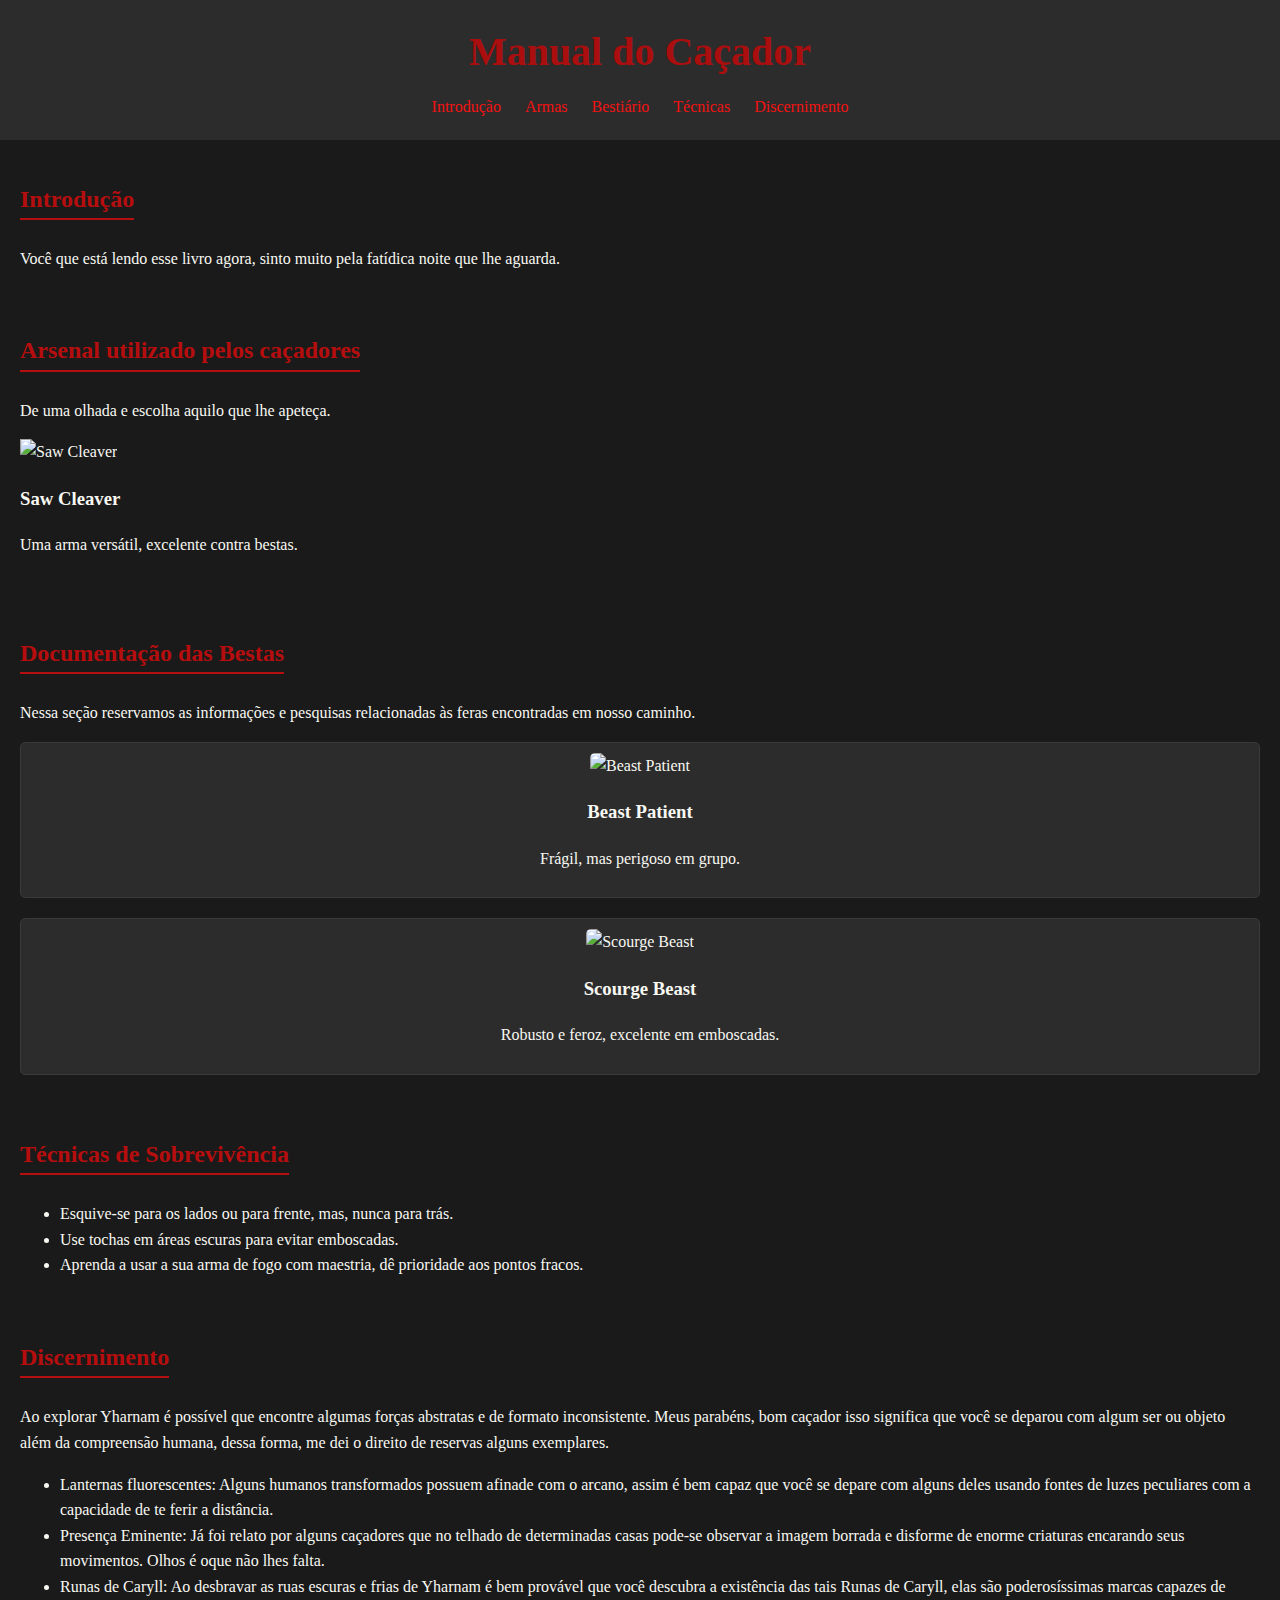
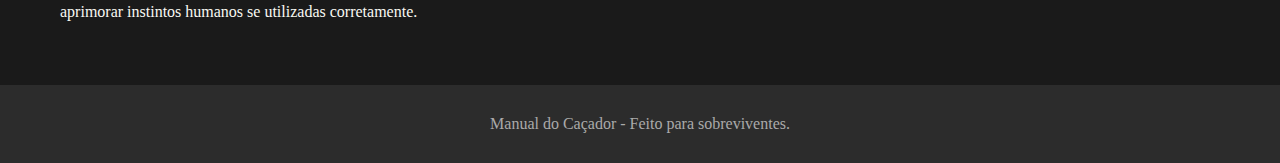
==== index.html @ 83daa6f5 "Update and rename sitepessoal.html to index.html" ====
<!DOCTYPE html>
<html lang="en">
<head>
    <meta charset="UTF-8">
    <meta name="viewport" content="width=device-width, initial-scale=1.0">
    <link rel="stylesheet" href="style.css">
    <title>Bloodborne Guide</title>
</head>
<body>

    <header>
        <h1>Manual do Caçador</h1>
        <nav>
          <a href="#introducao">Introdução</a>
          <a href="#armas">Armas</a>
          <a href="#bestiario">Bestiário</a>
          <a href="#tecnicas">Técnicas</a> 
          <a href="#discernimento">Discernimento</a>
        </nav>
      </header>

      <main>

        <section id="introducao">

            <h2>Introdução</h2>
            <p>Você que está lendo esse livro agora, sinto muito pela fatídica noite que lhe aguarda.</p>

        </section>

        <section id="armas">

            <h2>Arsenal utilizado pelos caçadores</h2>
            <p>De uma olhada e escolha aquilo que lhe apeteça.</p>
            <div class="grid">
              <div class="arma">
                <img src="img/saw_cleaver.jpg" alt="Saw Cleaver">
                <h3>Saw Cleaver</h3>
                <p>Uma arma versátil, excelente contra bestas.</p>
              </div>
            </div>

        </section>

        <section id="bestiario">
        
            <h2>Documentação das Bestas</h2>
            <p>Nessa seção reservamos as informações e pesquisas relacionadas às feras encontradas em nosso caminho.</p>
            <div class="grid">
              <div class="item">
                <img src="img/beast-patient.jpg" alt="Beast Patient">
                <h3>Beast Patient</h3>
                <p class="descricao">Frágil, mas perigoso em grupo.</p>
              </div>
              <div class="item">
                <img src="img/scourge-beast.jpg" alt="Scourge Beast">
                <h3>Scourge Beast</h3>
                <p class="descricao">Robusto e feroz, excelente em emboscadas.</p>
              </div>
            </div>

        </section>
        
        <section id="tecnicas">

          <h2>Técnicas de Sobrevivência</h2>
          <ul>
            <li>Esquive-se para os lados ou para frente, mas, nunca para trás.</li>
            <li>Use tochas em áreas escuras para evitar emboscadas.</li>
            <li>Aprenda a usar a sua arma de fogo com maestria, dê prioridade aos pontos fracos.</li>

        </section>
        
        <section id="discernimento">

          <h2>Discernimento</h2>
      <p>Ao explorar Yharnam é possível que encontre algumas forças abstratas e de formato inconsistente. Meus parabéns, bom caçador isso significa que você se deparou com algum ser ou objeto além da compreensão humana, dessa forma, me dei o direito de reservas alguns exemplares.</p>
      <ul>
        <li>Lanternas fluorescentes: Alguns humanos transformados possuem afinade com o arcano, assim é bem capaz que você se depare com alguns deles usando fontes de luzes peculiares com a capacidade de te ferir a distância.</li>
        <li>Presença Eminente: Já foi relato por alguns caçadores que no telhado de determinadas casas pode-se observar a imagem borrada e disforme de enorme criaturas encarando seus movimentos. Olhos é oque não lhes falta.</li>
        <li>Runas de Caryll: Ao desbravar as ruas escuras e frias de Yharnam é bem provável que você descubra a existência das tais Runas de Caryll, elas são poderosíssimas marcas capazes de aprimorar instintos humanos se utilizadas corretamente.</li>
      </ul>

        </section>
      
      </main>
      
      <footer>
       <p>Manual do Caçador - Feito para sobreviventes.</p>
      </footer>

      <script src="./script.js"></script>
      
</body>
</html>
---- style.css ----
body {
  font-family: 'Cinzel', serif;
  background-color: #1a1a1a;
  color: #f8f8f2;
  margin: 0;
  padding: 0;
  line-height: 1.6;
}

header {
  background: #2c2c2c;
  padding: 20px;
  text-align: center;
}

header h1 {
  margin: 0;
  font-size: 2.5rem;
  color: #aa0e0e;
}

nav {
  margin-top: 10px;
}

nav a {
    color: #f31212;
    margin: 0 10px;
    text-decoration: none;
}

nav a:hover {
    text-decoration: underline;
}

main {
  padding: 20px;
}

section {
  margin-bottom: 40px;
}

h2 {
  color: #b60e0e;
  border-bottom: 2px solid #b60f0f;
  display: inline-block;
  margin-bottom: 10px;
}

.grid {
  display: flex;
  gap: 20px;
  flex-wrap: wrap;
}

.item {
  background: #2c2c2c;
  padding: 10px;
  border: 1px solid #3a3a3a;
  border-radius: 5px;
  text-align: center;
  flex: 1 1 calc(50% - 20px);
}

.item img {
  max-width: 100%;
  border-radius: 5px;
}

footer {
  background: #2c2c2c;
  text-align: center;
  padding: 10px;
  color: #aaa;
}
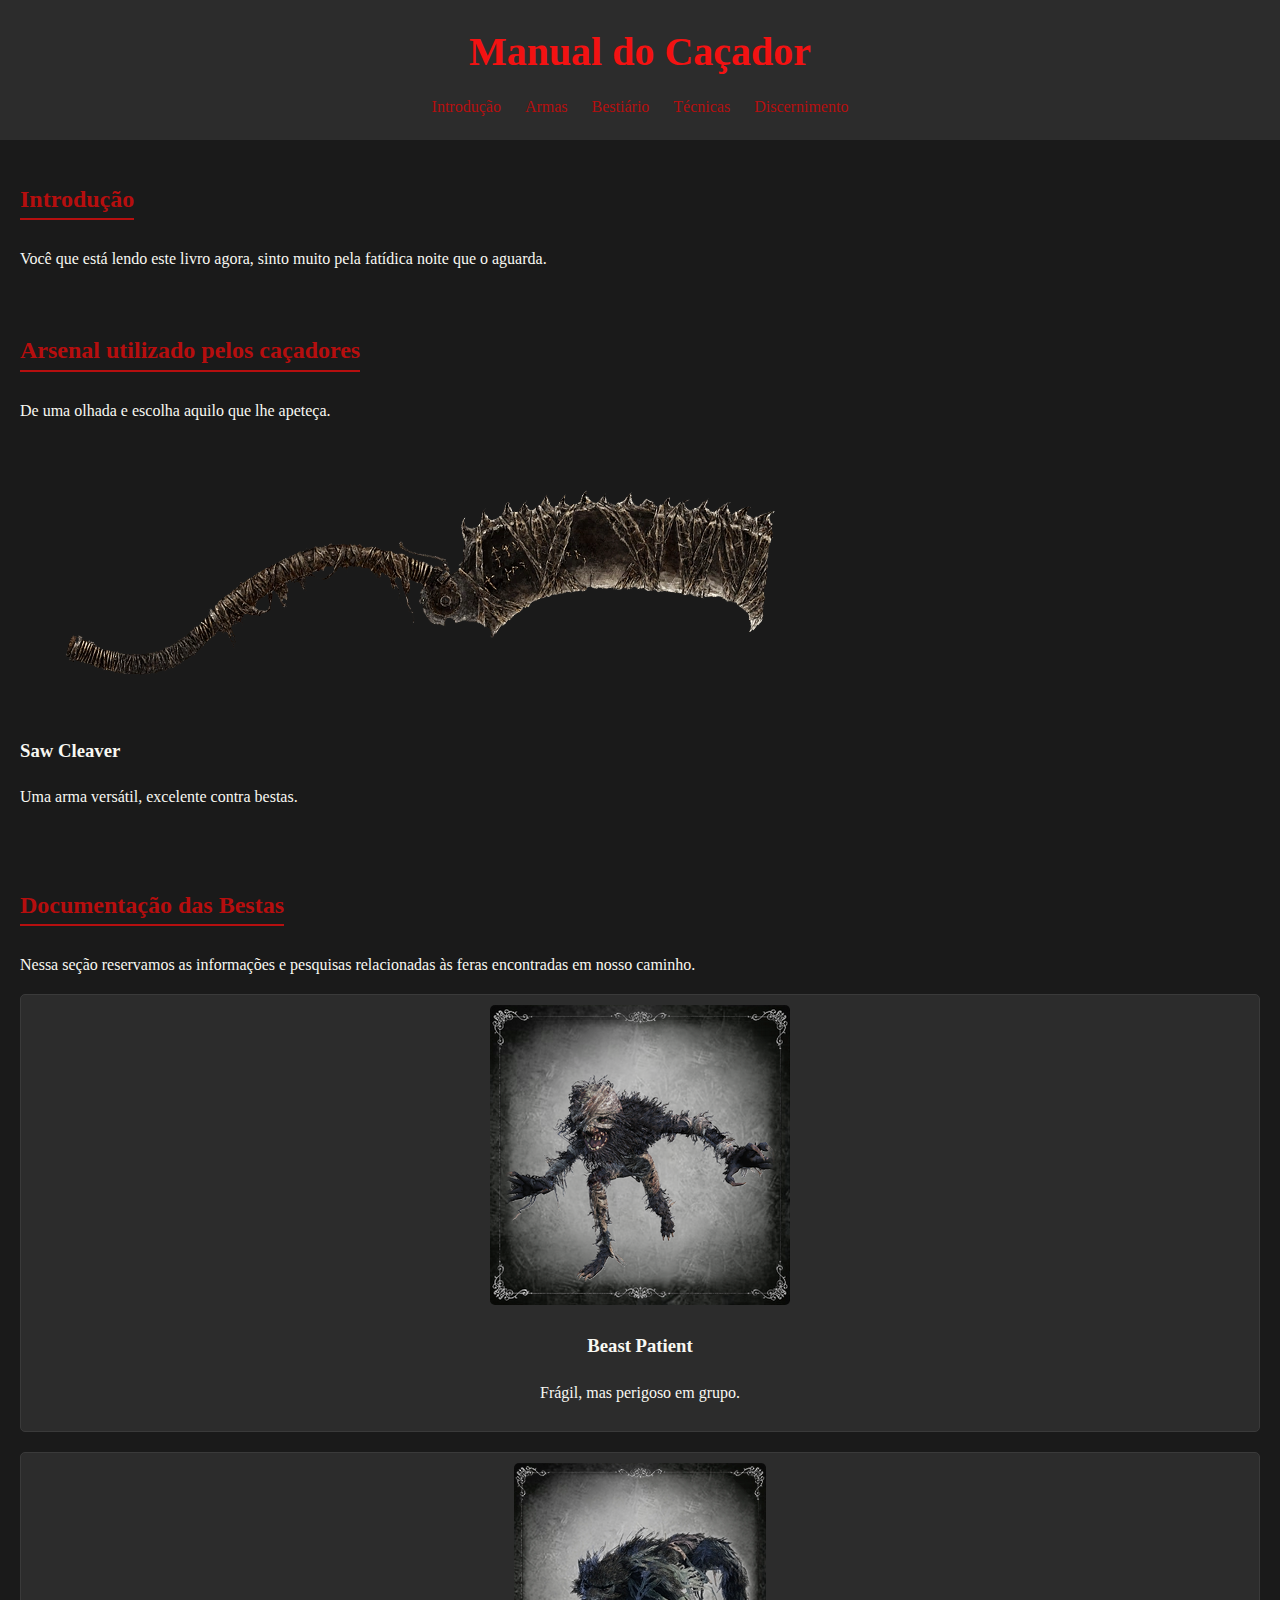
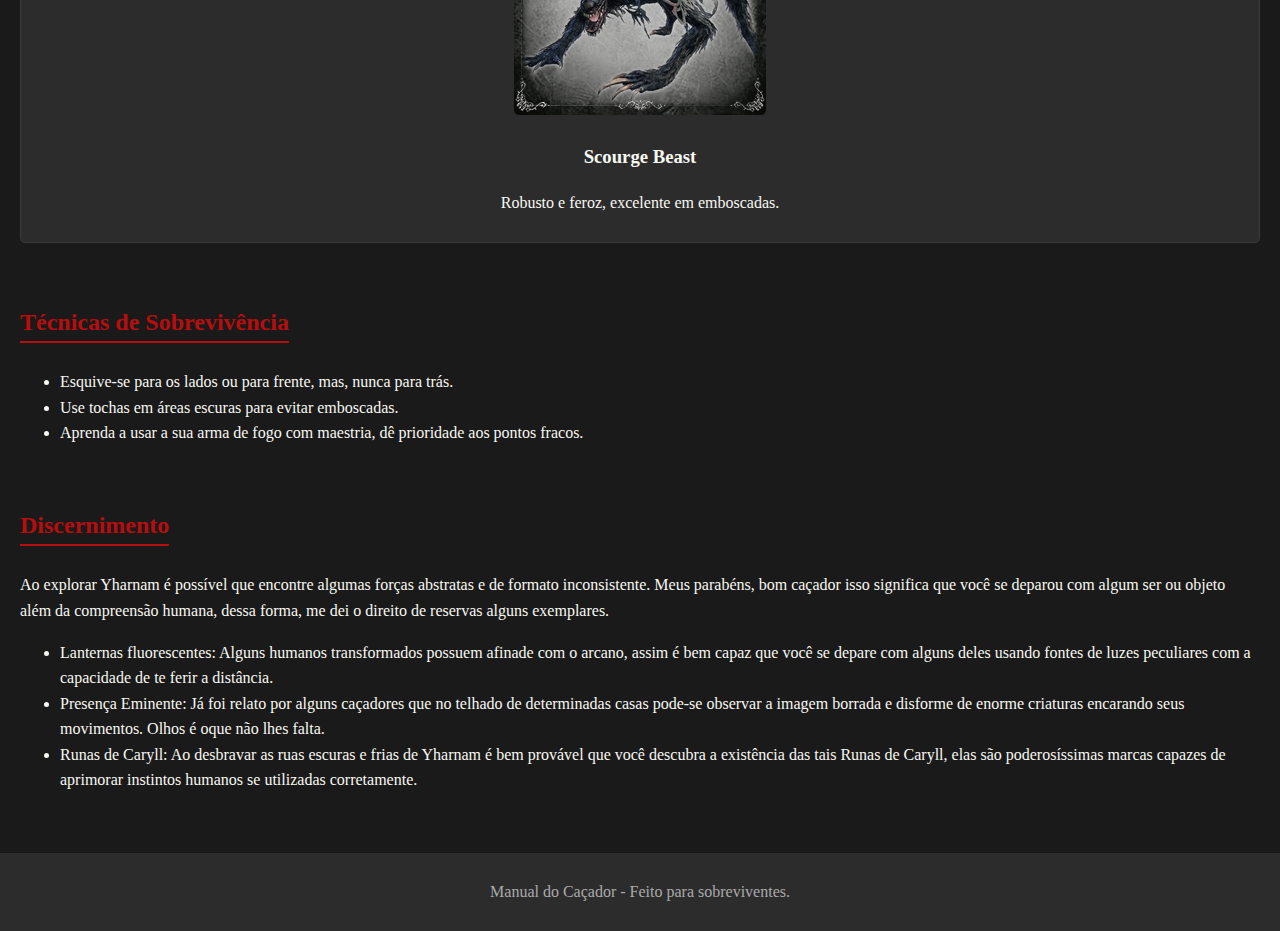
==== commit 79c6f54c: "Update index.html" ====
--- a/index.html
+++ b/index.html
@@ -24,7 +24,7 @@
         <section id="introducao">
 
             <h2>Introdução</h2>
-            <p>Você que está lendo esse livro agora, sinto muito pela fatídica noite que lhe aguarda.</p>
+            <p>Você que está lendo este livro agora, sinto muito pela fatídica noite que o aguarda.</p>
 
         </section>
 
--- a/style.css
+++ b/style.css
@@ -16,7 +16,7 @@
 header h1 {
   margin: 0;
   font-size: 2.5rem;
-  color: #aa0e0e;
+  color: #f31212;
 }
 
 nav {
@@ -24,7 +24,7 @@
 }
 
 nav a {
-    color: #f31212;
+    color: #b60f0f;
     margin: 0 10px;
     text-decoration: none;
 }
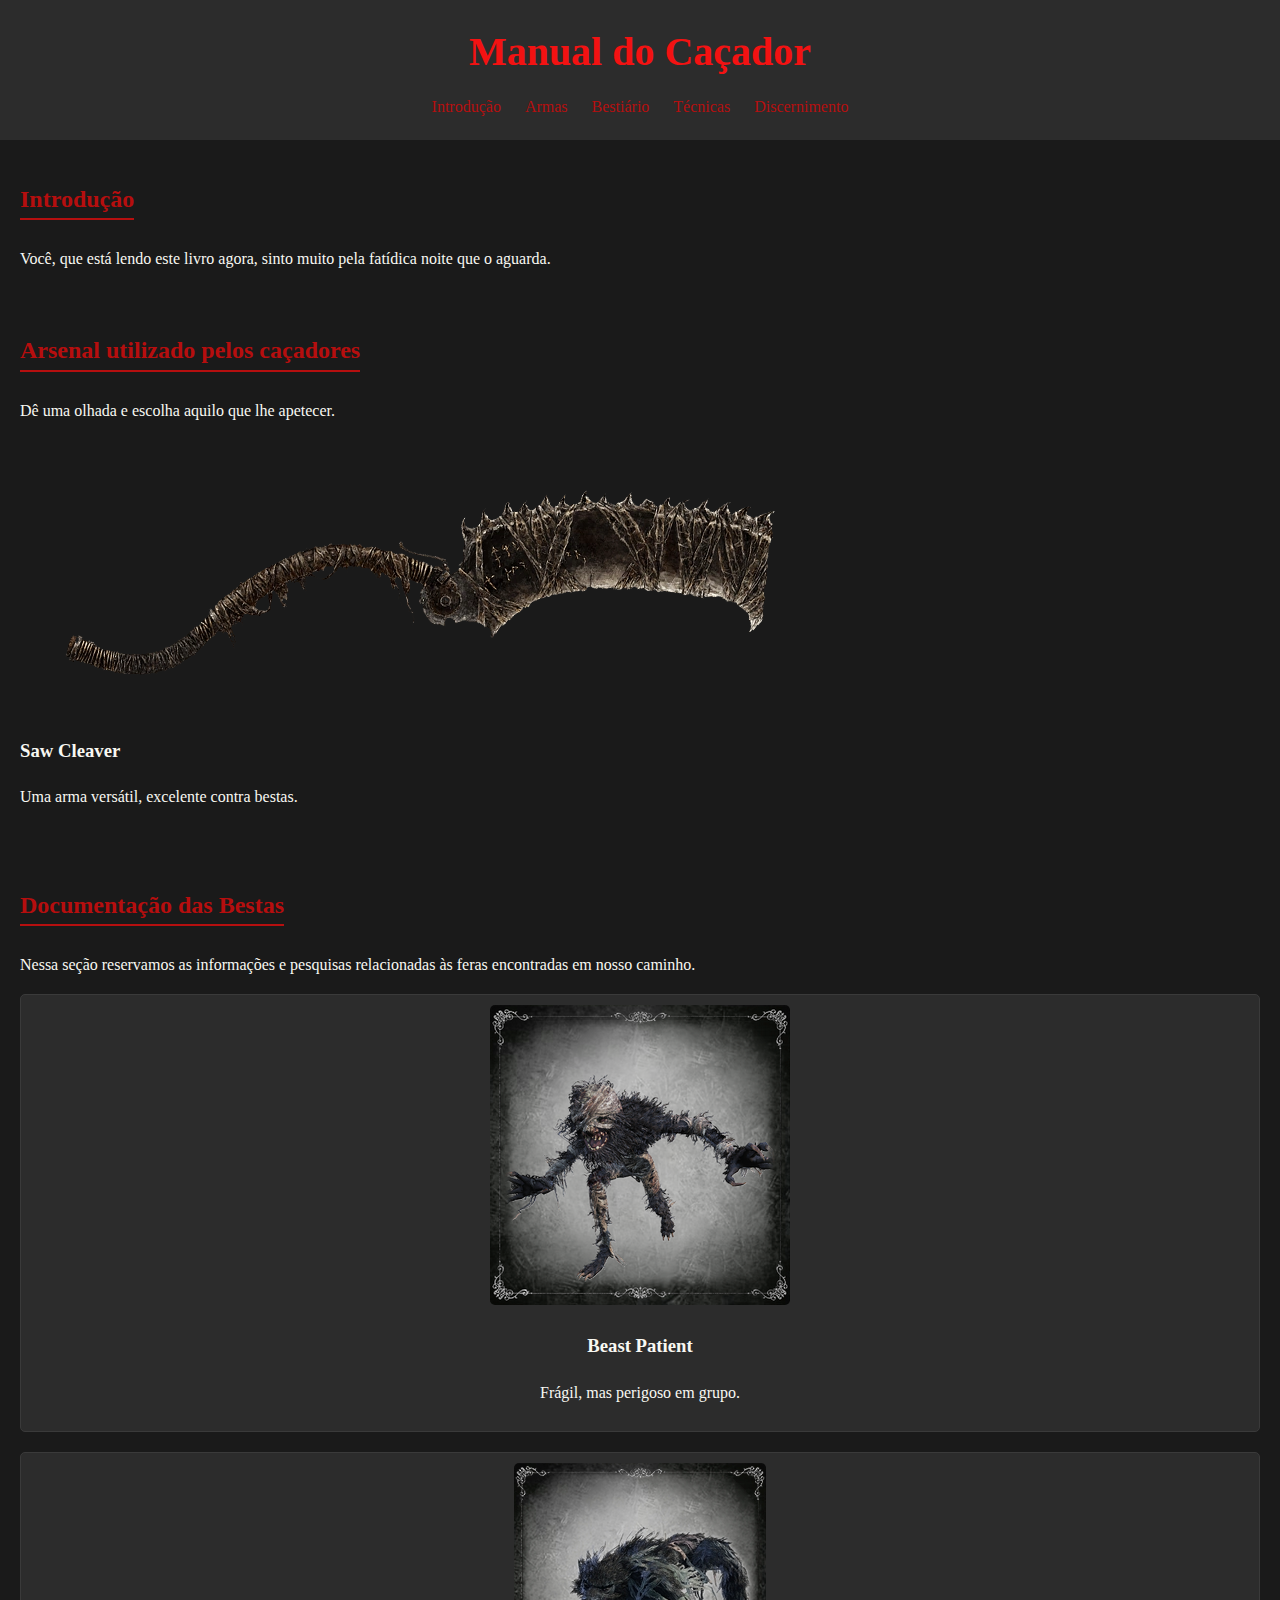
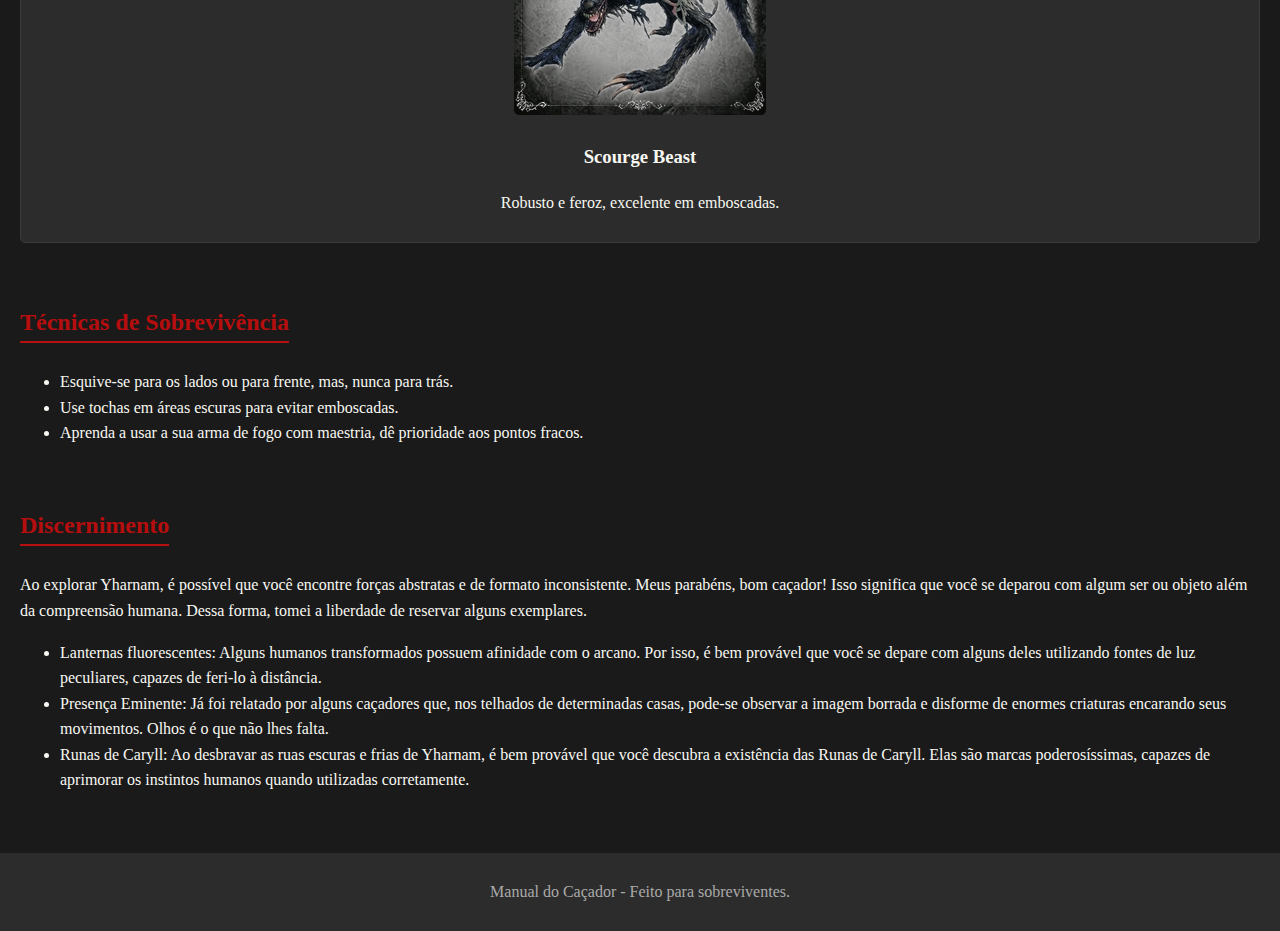
==== commit 3ca6c2f2: "Update index.html" ====
--- a/index.html
+++ b/index.html
@@ -24,14 +24,14 @@
         <section id="introducao">
 
             <h2>Introdução</h2>
-            <p>Você que está lendo este livro agora, sinto muito pela fatídica noite que o aguarda.</p>
+            <p>Você, que está lendo este livro agora, sinto muito pela fatídica noite que o aguarda.</p>
 
         </section>
 
         <section id="armas">
 
             <h2>Arsenal utilizado pelos caçadores</h2>
-            <p>De uma olhada e escolha aquilo que lhe apeteça.</p>
+            <p>Dê uma olhada e escolha aquilo que lhe apetecer.</p>
             <div class="grid">
               <div class="arma">
                 <img src="img/saw_cleaver.jpg" alt="Saw Cleaver">
@@ -74,11 +74,11 @@
         <section id="discernimento">
 
           <h2>Discernimento</h2>
-      <p>Ao explorar Yharnam é possível que encontre algumas forças abstratas e de formato inconsistente. Meus parabéns, bom caçador isso significa que você se deparou com algum ser ou objeto além da compreensão humana, dessa forma, me dei o direito de reservas alguns exemplares.</p>
+      <p>Ao explorar Yharnam, é possível que você encontre forças abstratas e de formato inconsistente. Meus parabéns, bom caçador! Isso significa que você se deparou com algum ser ou objeto além da compreensão humana. Dessa forma, tomei a liberdade de reservar alguns exemplares.</p>
       <ul>
-        <li>Lanternas fluorescentes: Alguns humanos transformados possuem afinade com o arcano, assim é bem capaz que você se depare com alguns deles usando fontes de luzes peculiares com a capacidade de te ferir a distância.</li>
-        <li>Presença Eminente: Já foi relato por alguns caçadores que no telhado de determinadas casas pode-se observar a imagem borrada e disforme de enorme criaturas encarando seus movimentos. Olhos é oque não lhes falta.</li>
-        <li>Runas de Caryll: Ao desbravar as ruas escuras e frias de Yharnam é bem provável que você descubra a existência das tais Runas de Caryll, elas são poderosíssimas marcas capazes de aprimorar instintos humanos se utilizadas corretamente.</li>
+        <li>Lanternas fluorescentes: Alguns humanos transformados possuem afinidade com o arcano. Por isso, é bem provável que você se depare com alguns deles utilizando fontes de luz peculiares, capazes de feri-lo à distância.</li>
+        <li>Presença Eminente: Já foi relatado por alguns caçadores que, nos telhados de determinadas casas, pode-se observar a imagem borrada e disforme de enormes criaturas encarando seus movimentos. Olhos é o que não lhes falta.</li>
+        <li>Runas de Caryll: Ao desbravar as ruas escuras e frias de Yharnam, é bem provável que você descubra a existência das Runas de Caryll. Elas são marcas poderosíssimas, capazes de aprimorar os instintos humanos quando utilizadas corretamente.</li>
       </ul>
 
         </section>
